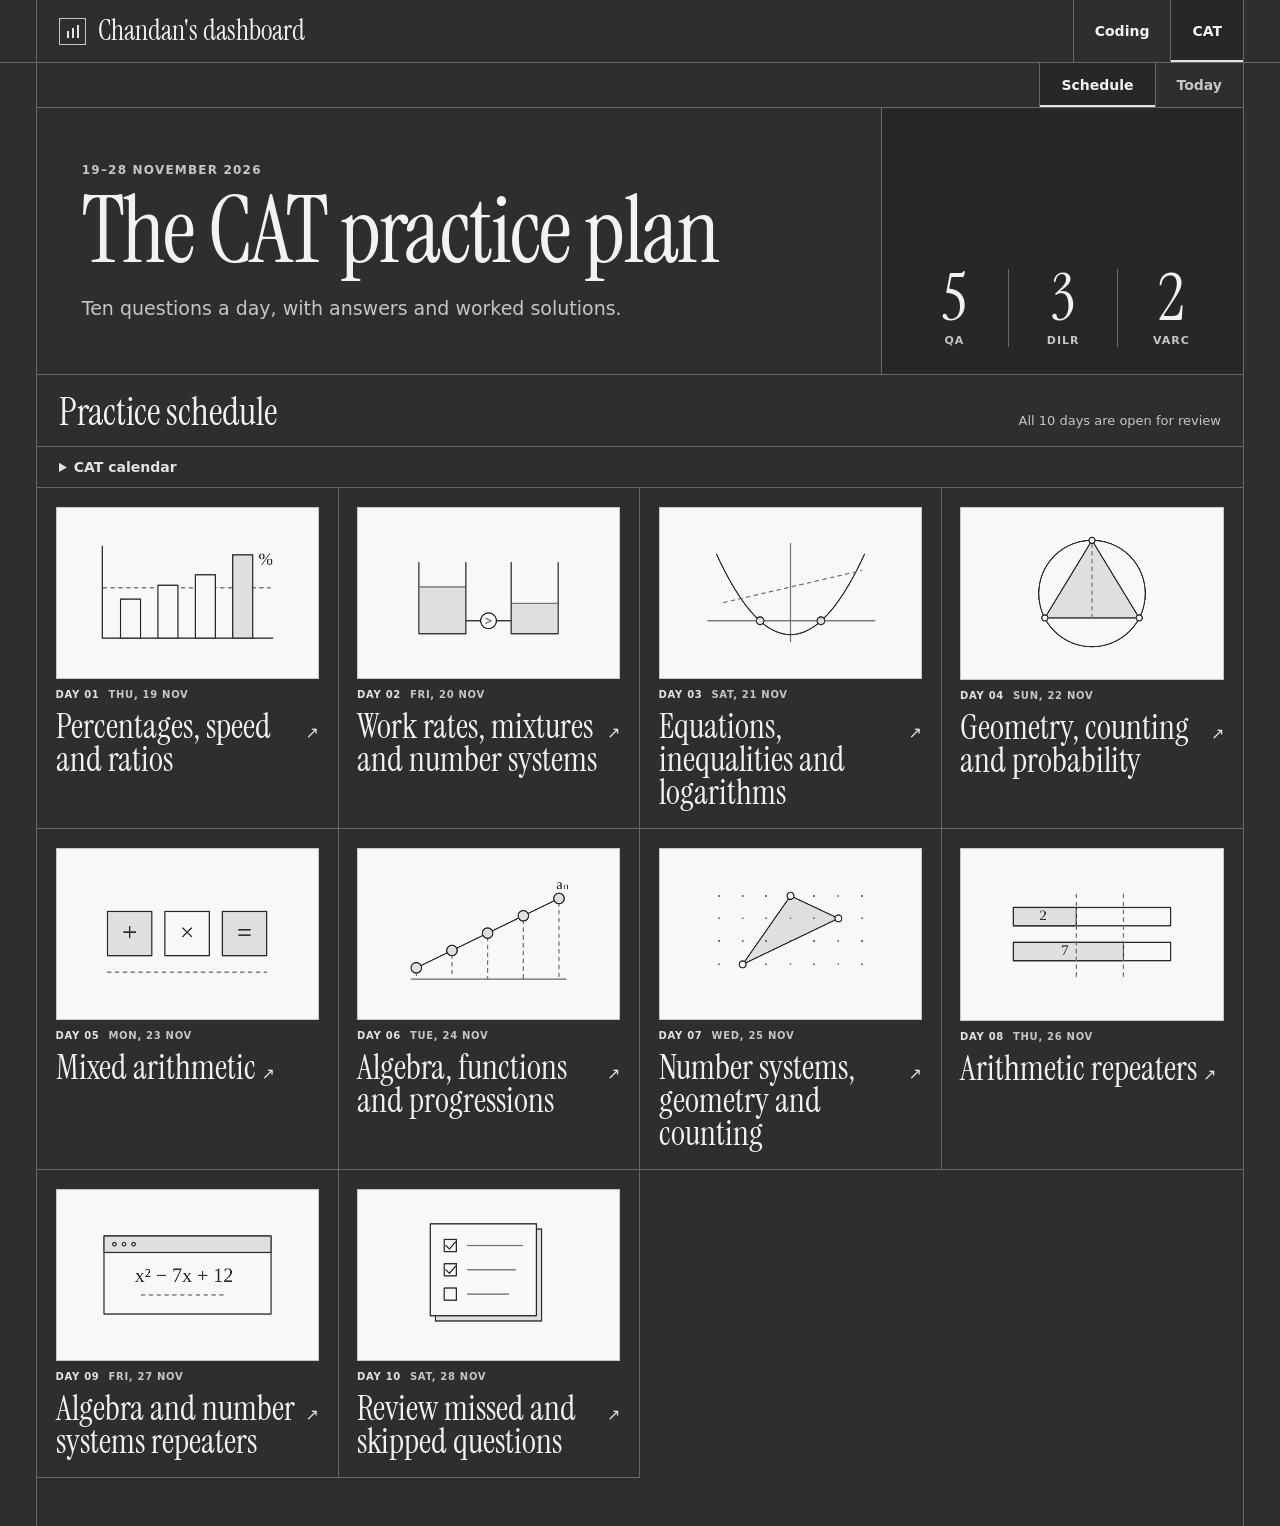
==== cat.html @ 94983181 "Publish the Coding and CAT dashboard" ====
<!doctype html>
<html lang="en">
<head>
  <meta charset="utf-8">
  <meta name="viewport" content="width=device-width, initial-scale=1">
  <meta name="theme-color" content="#2e2e2e">
  <meta name="description" content="Ten days of CAT practice with worked solutions for QA, DILR and VARC.">
  <title>CAT Prep Daily</title>
  <link rel="stylesheet" href="styles.css">
  <link rel="stylesheet" href="calendar.css">
  <script src="question-bank.js" defer></script>
  <script src="plan-art.js" defer></script>
  <script src="calendar.js" defer></script>
  <script src="app.js" defer></script>
</head>
<body>
  <a class="skip" href="#main">Skip to content</a>
  <header class="masthead">
    <div class="masthead-inner">
      <a class="brand" href="./"><span class="brand-mark" aria-hidden="true"><i></i><i></i><i></i></span>Chandan's dashboard</a>
      <nav class="primary-nav" aria-label="Main navigation">
        <a href="./">Coding</a>
        <a href="cat.html" aria-current="page">CAT</a>
      </nav>
    </div>
  </header>
  <main class="workspace" id="main">
    <nav class="cat-nav primary-nav" aria-label="CAT practice">
      <button id="schedule-tab" type="button" aria-controls="schedule-view">Schedule</button>
      <button id="today-tab" type="button" aria-controls="practice-view">Today</button>
    </nav>
    <section class="hero" aria-labelledby="page-title">
      <div class="hero-inner">
        <p id="hero-date" class="hero-date"></p>
        <h1 id="page-title" tabindex="-1">The CAT practice plan</h1>
        <p id="hero-summary" class="hero-summary"></p>
      </div>
      <dl class="hero-breakdown" aria-label="Questions per day">
        <div><dt><abbr title="Quantitative Aptitude">QA</abbr></dt><dd>5</dd></div>
        <div><dt><abbr title="Data Interpretation and Logical Reasoning">DILR</abbr></dt><dd>3</dd></div>
        <div><dt><abbr title="Verbal Ability and Reading Comprehension">VARC</abbr></dt><dd>2</dd></div>
      </dl>
    </section>
    <section id="schedule-view" aria-labelledby="schedule-title" hidden>
      <div class="section-heading schedule-heading">
        <h2 id="schedule-title">Practice schedule</h2>
        <p id="schedule-status"></p>
      </div>
      <details class="cat-month">
        <summary>CAT calendar</summary>
        <div class="cat-month-content">
          <div id="cat-calendar" class="month-calendar"></div>
          <div id="cat-calendar-day" class="cal-day"></div>
        </div>
      </details>
      <ol id="schedule-list" class="plan-overview"></ol>
    </section>
    <div id="practice-view" class="practice-layout" hidden>
      <div class="practice-column">
        <section id="questions" aria-labelledby="questions-title">
          <div class="section-heading">
            <h2 id="questions-title">Practice questions</h2>
            <a id="solutions-link" class="jump-link" href="#solutions">Go to solutions <span aria-hidden="true">↓</span></a>
          </div>
          <div id="question-list"></div>
        </section>
        <section id="solutions" class="solutions" aria-labelledby="solutions-title">
          <div class="section-heading">
            <h2 id="solutions-title">Answers &amp; solutions</h2>
            <button id="toggle-solutions" class="text-button" type="button" aria-controls="solution-list">Show all</button>
          </div>
          <div id="solution-list" class="solution-list"></div>
        </section>
      </div>
      <aside class="sidebar" aria-label="Practice navigation">
        <section class="side-card" aria-labelledby="calendar-title">
          <h2 id="calendar-title">Practice calendar</h2>
          <nav class="calendar" aria-label="Practice dates">
            <button id="prev-day" type="button" class="arrow-button" aria-label="Previous practice day">‹</button>
            <p id="selected-date" aria-live="polite"></p>
            <button id="next-day" type="button" class="arrow-button" aria-label="Next practice day">›</button>
          </nav>
        </section>
        <section class="side-card" aria-labelledby="progress-title">
          <div class="side-heading">
            <h2 id="progress-title">Your progress</h2>
            <span id="progress-text" class="progress-text" aria-live="polite">0 / 0</span>
          </div>
          <progress id="progress-bar" value="0" max="1" aria-labelledby="progress-title"></progress>
          <nav id="question-grid" class="question-grid" aria-label="Jump to a question"></nav>
        </section>
      </aside>
    </div>
  </main>
</body>
</html>
---- styles.css ----
@font-face {
  font-family: "Instrument Serif";
  src: url("fonts/InstrumentSerif-Regular.ttf") format("truetype");
  font-display: swap;
}

:root {
  color-scheme: dark;
  font-family: "Segoe UI", system-ui, sans-serif;
  background: var(--background);
  color: var(--text);
  --background: #2e2e2e;
  --surface: #272727;
  --raised: #3c3c3c;
  --text: #f2f2f2;
  --muted: #c5c5c5;
  --subdued: #a7a7a7;
  --rule: #686868;
  --paper: #f8f8f8;
  --paper-rule: #c7c7c7;
  --ink: #282828;
  --signal: #e2e2e2;
  --serif: "Instrument Serif", Georgia, serif;
  --shell: min(1360px, calc(100% - 72px));
}

*, *::before, *::after { box-sizing: border-box; }
[hidden] { display: none !important; }
html { scroll-padding-top: 14px; }
body { margin: 0; }
a { color: inherit; }
button { font: inherit; color: inherit; cursor: pointer; }
button:disabled { cursor: default; }
:focus-visible { outline: 2px solid var(--signal); outline-offset: 4px; }
#page-title:focus { outline: none; }
.skip { position: absolute; left: 16px; top: 12px; transform: translateY(-200%); background: var(--paper); color: var(--ink); padding: 10px; z-index: 2; }
.skip:focus { transform: none; }

.masthead { border-bottom: 1px solid var(--rule); }
.masthead-inner, .workspace { width: var(--shell); margin-inline: auto; border-inline: 1px solid var(--rule); }
.masthead-inner { display: flex; align-items: stretch; justify-content: space-between; min-height: 62px; }
.brand {
  display: inline-flex;
  align-items: center;
  gap: 12px;
  padding-inline: 22px;
  font: 28px/1 var(--serif);
  text-decoration: none;
  white-space: nowrap;
}
.brand-mark { display: inline-flex; justify-content: center; align-items: end; gap: 3px; width: 27px; height: 27px; padding-bottom: 6px; border: 1px solid var(--muted); }
.brand-mark i { width: 2px; height: 7px; background: var(--signal); }
.brand-mark i:nth-child(2) { height: 10px; }
.brand-mark i:nth-child(3) { height: 13px; }
.primary-nav { display: flex; }
.primary-nav :is(a, button) { display: inline-flex; align-items: center; min-height: 44px; padding-inline: 21px; border: 0; border-left: 1px solid var(--rule); background: transparent; font-size: 14px; font-weight: 600; text-decoration: none; }
.primary-nav :is(a, button)[aria-current="page"], .primary-nav :is(a, button):hover:not(:disabled) { background: var(--surface); }
.primary-nav :is(a, button)[aria-current="page"] { box-shadow: inset 0 -2px var(--signal); }
.primary-nav button:disabled { color: var(--muted); }
.primary-nav :is(a, button):focus-visible { outline-offset: -4px; }
.cat-nav { justify-content: end; border-bottom: 1px solid var(--rule); }

.workspace { min-height: calc(100vh - 63px); padding-bottom: 48px; }
.hero { display: grid; grid-template-columns: minmax(0, 1fr) minmax(250px, 30%); border-bottom: 1px solid var(--rule); }
.hero-inner { padding: clamp(28px, 4.3vw, 60px) clamp(22px, 3.5vw, 51px) clamp(30px, 4vw, 54px); }
.hero-date, .plan-meta {
  margin: 0;
  color: var(--muted);
  font-size: 12px;
  font-weight: 650;
  letter-spacing: .1em;
  text-transform: uppercase;
}
h1, h2, h3, h4 { margin: 0; font-family: var(--serif); font-weight: 400; }
.hero h1 { margin: 9px 0 0; max-width: 18ch; font-size: clamp(54px, 7.2vw, 106px); line-height: .98; letter-spacing: -.02em; text-wrap: balance; }
.hero-summary { margin: 18px 0 0; color: var(--muted); line-height: 1.5; font-size: clamp(15px, 1.65vw, 19px); }
.hero-breakdown { display: grid; grid-template-columns: repeat(3, minmax(0, 1fr)); align-content: end; margin: 0; border-left: 1px solid var(--rule); background: var(--surface); padding: 18px 18px 27px; }
.hero-breakdown div { display: flex; flex-direction: column-reverse; align-items: center; gap: 6px; }
.hero-breakdown div + div { border-left: 1px solid var(--rule); }
.hero-breakdown dt { color: var(--muted); font-size: 11px; font-weight: 700; letter-spacing: .09em; }
.hero-breakdown dd { margin: 0; font: clamp(38px, 5.1vw, 72px)/.9 var(--serif); }
.hero-breakdown abbr { text-decoration: none; cursor: help; }

.section-heading { display: flex; flex-wrap: wrap; align-items: baseline; justify-content: space-between; gap: 4px 18px; padding: 17px 22px 14px; border-bottom: 1px solid var(--rule); }
.section-heading h2 { font-size: clamp(31px, 3vw, 42px); line-height: 1.05; }
.schedule-heading p { margin: 0; color: var(--muted); font-size: 13px; line-height: 1.5; }
.plan-overview { display: grid; grid-template-columns: repeat(4, minmax(0, 1fr)); list-style: none; margin: 0; padding: 0; }
.plan-item { min-width: 0; border-right: 1px solid var(--rule); border-bottom: 1px solid var(--rule); }
.plan-item:nth-child(4n) { border-right: 0; }
.plan-card { display: flex; flex-direction: column; gap: 10px; width: 100%; height: 100%; min-height: 100%; padding: clamp(12px, 1.45vw, 20px); border: 0; background: transparent; color: inherit; text-align: left; }
button.plan-card:hover { background: var(--surface); }
.plan-card:focus-visible { outline-offset: -3px; }
.plan-art { display: block; width: 100%; height: auto; aspect-ratio: 600 / 392; background: var(--paper); border: 1px solid var(--paper-rule); }
.plan-meta { display: flex; flex-wrap: wrap; align-items: baseline; justify-content: space-between; gap: 3px 9px; font-size: 10px; letter-spacing: .07em; }
.plan-day { color: var(--signal); }
.plan-focus { display: flex; justify-content: space-between; align-items: baseline; gap: 6px; font: clamp(27px, 2.65vw, 41px)/.98 var(--serif); }
.plan-arrow { flex: none; font: 16px/1 system-ui, sans-serif; color: var(--signal); }

.practice-layout { display: grid; grid-template-columns: minmax(0, 1fr) minmax(238px, 24%); align-items: start; }
.practice-column { min-width: 0; border-right: 1px solid var(--rule); }
.jump-link, .text-button { color: var(--signal); font-size: 14px; font-weight: 650; }
.jump-link { text-decoration: none; padding: 5px 0; }
.jump-link:hover, .text-button:hover { text-decoration: underline; text-underline-offset: 4px; }
.jump-link span { margin-left: 4px; }
.text-button { border: 0; background: transparent; padding: 5px 0; }
.group-heading { display: flex; flex-wrap: wrap; align-items: baseline; justify-content: space-between; gap: 6px 14px; padding: 13px 22px; background: var(--surface); border-bottom: 1px solid var(--rule); }
.group-heading h3 { font-size: 25px; line-height: 1.05; }
.group-heading span { color: var(--muted); font-size: 12px; font-weight: 650; }
.question-card { padding: clamp(18px, 2.6vw, 34px) clamp(20px, 3.5vw, 48px); border-bottom: 1px solid var(--rule); }
.question-card:target { outline: 2px solid var(--signal); outline-offset: -2px; }
.question-meta { display: flex; align-items: center; flex-wrap: wrap; gap: 7px 10px; margin-bottom: 12px; }
.number, .tag { font-size: 11px; font-weight: 750; letter-spacing: .09em; }
.number { color: var(--signal); }
.tag { border: 1px solid var(--rule); color: var(--muted); padding: 3px 6px; }
.question-topic, .question-origin { color: var(--muted); font-size: 13px; }
.question-origin { margin-left: auto; }
.question-card fieldset { min-width: 0; margin: 0; padding: 0; border: 0; }
.question-card legend { max-width: 100%; padding: 0; white-space: pre-wrap; overflow-wrap: anywhere; font-size: clamp(16px, 1.55vw, 19px); line-height: 1.5; font-weight: 600; }
.choices { margin-top: 16px; border: 1px solid var(--rule); border-radius: 3px; }
.choice { display: grid; grid-template-columns: 16px 19px minmax(0, 1fr); align-items: baseline; gap: 9px; min-height: 43px; padding: 10px 12px; cursor: pointer; }
.choice + .choice { border-top: 1px solid var(--rule); }
.choice:hover { background: var(--surface); }
.choice:has(input:checked) { background: var(--signal); color: var(--ink); }
.choice input { width: 15px; height: 15px; margin: 0; accent-color: var(--signal); align-self: center; }
.choice input:checked { accent-color: var(--ink); }
.choice:has(input:focus-visible) { outline: 2px solid var(--signal); outline-offset: 1px; position: relative; }
.choice-letter { font-size: 12px; font-weight: 700; }
.choice-copy { white-space: pre-wrap; overflow-wrap: anywhere; line-height: 1.5; }
.question-card input[type="text"] { display: block; width: min(100%, 300px); min-height: 43px; margin-top: 16px; padding: 9px 12px; border: 1px solid var(--rule); border-radius: 3px; background: var(--surface); color: var(--text); font: inherit; }
.question-card input[type="text"]::placeholder { color: var(--muted); }
.context-card { margin: clamp(16px, 2.6vw, 33px) clamp(20px, 3.5vw, 48px) 0; padding: clamp(16px, 2.6vw, 30px); border: 1px solid var(--paper-rule); background: var(--paper); color: var(--ink); }
.context-card h4 { margin-bottom: 6px; font-size: 29px; line-height: 1; }
.context-card p, .worked-solution { margin: 0; white-space: pre-wrap; line-height: 1.6; }
.table-wrap { margin-top: 14px; overflow-x: auto; }
.context-table { width: 100%; border-collapse: collapse; text-align: left; font-size: 14px; }
.context-table th, .context-table td { padding: 9px 10px; border: 1px solid var(--paper-rule); }
.context-table thead { background: var(--signal); }

.sidebar { position: sticky; top: 0; }
.side-card { padding: 16px; border-bottom: 1px solid var(--rule); }
.side-heading, .calendar { display: flex; align-items: center; justify-content: space-between; gap: 8px; }
.side-card h2 { font-size: 26px; line-height: 1.12; }
.calendar { margin-top: 13px; text-align: center; }
.calendar p, .progress-text { margin: 0; color: var(--muted); font-size: 13px; font-weight: 650; }
.arrow-button { flex: 0 0 42px; min-height: 42px; line-height: 1; border: 1px solid var(--rule); background: transparent; font-size: 25px; }
.arrow-button:disabled { color: var(--subdued); }
.arrow-button:hover:not(:disabled) { color: var(--ink); background: var(--signal); }
progress { display: block; width: 100%; height: 5px; margin: 13px 0 14px; overflow: hidden; border: 0; background: var(--surface); color: var(--signal); }
progress::-webkit-progress-bar { background: var(--surface); }
progress::-webkit-progress-value { background: var(--signal); }
progress::-moz-progress-bar { background: var(--signal); }
.question-grid { display: grid; grid-template-columns: repeat(5, minmax(0, 1fr)); border-top: 1px solid var(--rule); border-left: 1px solid var(--rule); }
.question-grid a { display: grid; place-items: center; min-height: 40px; border-right: 1px solid var(--rule); border-bottom: 1px solid var(--rule); color: var(--text); text-decoration: none; font-size: 13px; }
.question-grid a:hover { background: var(--surface); }
.question-grid a.answered { background: var(--signal); color: var(--ink); font-weight: 700; }
.question-grid a:focus-visible { outline-offset: -3px; }
.question-grid a.answered:focus-visible { outline-color: var(--ink); }

.solutions .section-heading { background: var(--surface); }
.solution-list details { border-bottom: 1px solid var(--rule); }
.solution-list summary { display: grid; grid-template-columns: 40px minmax(0, 1fr) auto; align-items: center; gap: 10px; min-height: 51px; padding: 9px 22px; cursor: pointer; list-style: none; }
.solution-list summary:focus-visible { outline-offset: -3px; }
.solution-list summary:hover { background: var(--surface); }
.solution-list summary::-webkit-details-marker { display: none; }
.solution-list summary::after { content: "+"; color: var(--signal); font-size: 21px; }
.solution-list details[open] summary::after { content: "−"; }
.solution-number { color: var(--muted); font-size: 11px; font-weight: 750; letter-spacing: .09em; }
.solution-topic { font: 25px/1.08 var(--serif); }
.solution-body { margin: 0 clamp(14px, 2.7vw, 38px) 14px; padding: 16px 20px; background: var(--paper); color: var(--ink); }
.answer { display: block; margin-bottom: 6px; }
.response-feedback { margin: 0 0 8px; color: #585858; font-size: 14px; }

@media (max-width: 1000px) {
  :root { --shell: calc(100% - 40px); }
  .plan-overview { grid-template-columns: repeat(3, minmax(0, 1fr)); }
  .plan-item:nth-child(4n) { border-right: 1px solid var(--rule); }
  .plan-item:nth-child(3n) { border-right: 0; }
}
@media (max-width: 760px) {
  .hero { grid-template-columns: minmax(0, 1fr) 170px; }
  .hero-breakdown { padding: 12px 6px 19px; }
  .hero-breakdown dt { font-size: 10px; }
  .practice-layout { grid-template-columns: minmax(0, 1fr); }
  .practice-column { border-right: 0; }
  .sidebar { position: static; grid-row: 1; display: grid; grid-template-columns: repeat(2, minmax(0, 1fr)); }
  .side-card + .side-card { border-left: 1px solid var(--rule); }
}
@media (max-width: 560px) {
  :root { --shell: calc(100% - 24px); }
  .masthead-inner { min-height: 52px; }
  .brand { gap: 7px; padding-inline: 9px; font-size: clamp(19px, 5.5vw, 23px); }
  .brand-mark { width: 23px; height: 23px; padding-bottom: 4px; }
  .primary-nav :is(a, button) { padding-inline: 10px; font-size: 12px; }
  .hero { grid-template-columns: minmax(0, 1fr); }
  .hero-inner { padding: 24px 16px; }
  .hero h1 { font-size: clamp(46px, 12vw, 68px); }
  .hero-summary { margin-top: 12px; }
  .hero-breakdown { border-top: 1px solid var(--rule); border-left: 0; padding: 10px 4px; }
  .hero-breakdown div { flex-direction: row-reverse; justify-content: center; align-items: baseline; }
  .hero-breakdown dd { font-size: 30px; }
  .plan-overview { grid-template-columns: repeat(2, minmax(0, 1fr)); }
  .plan-item:nth-child(3n) { border-right: 1px solid var(--rule); }
  .plan-item:nth-child(2n) { border-right: 0; }
  .plan-card { padding: 9px; gap: 7px; }
  .plan-meta { font-size: 9px; }
  .plan-focus { font-size: clamp(22px, 6vw, 29px); }
  .section-heading, .group-heading { padding-inline: 14px; }
  .solution-list summary { padding-inline: 14px; }
  .side-card { padding: 11px 8px; }
  .side-card h2 { font-size: 22px; }
  .calendar { gap: 4px; }
  .calendar p, .progress-text { font-size: 11px; }
  .arrow-button { flex-basis: 30px; min-height: 38px; }
}
---- calendar.css ----
.month-calendar {
  min-width: 0;
  border: 1px solid var(--rule);
  background: var(--surface);
  color: var(--text);
}
.cal-head {
  display: grid;
  grid-template-columns: 44px minmax(0, 1fr) 44px;
  align-items: stretch;
  border-bottom: 1px solid var(--rule);
  text-align: center;
}
.cal-head > span { padding: 8px 4px; font: clamp(23px, 2.45vw, 32px)/1 var(--serif); }
.cal-nav {
  display: grid;
  place-items: center;
  min-height: 43px;
  padding: 0;
  background: transparent;
  border: 0;
  color: var(--text);
  font-size: 22px;
  line-height: 1;
}
.cal-nav:first-child { border-right: 1px solid var(--rule); }
.cal-nav:last-child { border-left: 1px solid var(--rule); }
.cal-nav:hover, .cal-cell.has:hover { background: var(--raised); }
.cal-grid { display: grid; grid-template-columns: repeat(7, minmax(0, 1fr)); text-align: center; }
.cal-grid > * { border-right: 1px solid var(--rule); border-bottom: 1px solid var(--rule); }
.cal-grid > :nth-child(7n) { border-right: 0; }
.cal-grid .dow { padding: 7px 0; color: var(--muted); font-size: 10px; font-weight: 650; letter-spacing: .055em; text-transform: uppercase; }
.cal-cell {
  display: flex;
  flex-direction: column;
  justify-content: center;
  align-items: center;
  gap: 4px;
  min-height: 36px;
  aspect-ratio: 1.26;
  background: transparent;
  border-top: 0;
  border-left: 0;
  padding: 0;
  color: var(--text);
  font-size: 14px;
  line-height: 1;
  font-variant-numeric: tabular-nums;
}
.cal-cell.out:not(.has) { color: var(--subdued); }
.cal-cell.today > :first-child { text-decoration: underline; text-underline-offset: 3px; font-weight: 750; }
.cal-cell.sel, .cal-cell.sel:hover { background: var(--signal); color: var(--ink); font-weight: 700; }
.cal-cell:focus-visible, .cal-nav:focus-visible { outline-offset: -3px; }
.cal-cell.sel:focus-visible { outline-color: var(--ink); }
.marks { display: flex; align-items: center; gap: 3px; height: 6px; }
.cal-mark { display: inline-block; width: 6px; height: 6px; flex: none; background: currentColor; }
.cal-mark.leetcode, .cal-mark.codechef { border-radius: 50%; }
.cal-mark.codechef { background: transparent; border: 1px solid currentColor; }
.cal-mark.cat { width: 8px; height: 2px; }
.cal-legend { display: flex; flex-wrap: wrap; gap: 6px 13px; padding: 9px 11px; color: var(--muted); font-size: 11px; line-height: 1.35; }
.cal-legend span { display: inline-flex; align-items: center; gap: 5px; }
.cal-day { color: var(--muted); line-height: 1.45; }
.cal-day h4 { margin-bottom: 7px; font-size: 24px; }
.cal-day p { margin: 0 0 6px; }
.cal-day ul { display: grid; gap: 8px; margin: 0; padding: 0; list-style: none; }
.cal-day li { display: flex; flex-wrap: wrap; align-items: baseline; gap: 6px 8px; }
.cal-day time, .calendar-note { color: var(--muted); font-size: 13px; }
.cat-month { border-bottom: 1px solid var(--rule); }
.cat-month summary { padding: 12px 22px; cursor: pointer; color: var(--signal); font-weight: 650; font-size: 14px; }
.cat-month-content { display: grid; grid-template-columns: minmax(0, 345px) minmax(0, 1fr); align-items: start; gap: 18px; padding: 4px 22px 18px; }
@media (max-width: 560px) {
  .cat-month summary { padding-inline: 14px; }
  .cat-month-content { grid-template-columns: minmax(0, 1fr); padding-inline: 14px; gap: 12px; }
}
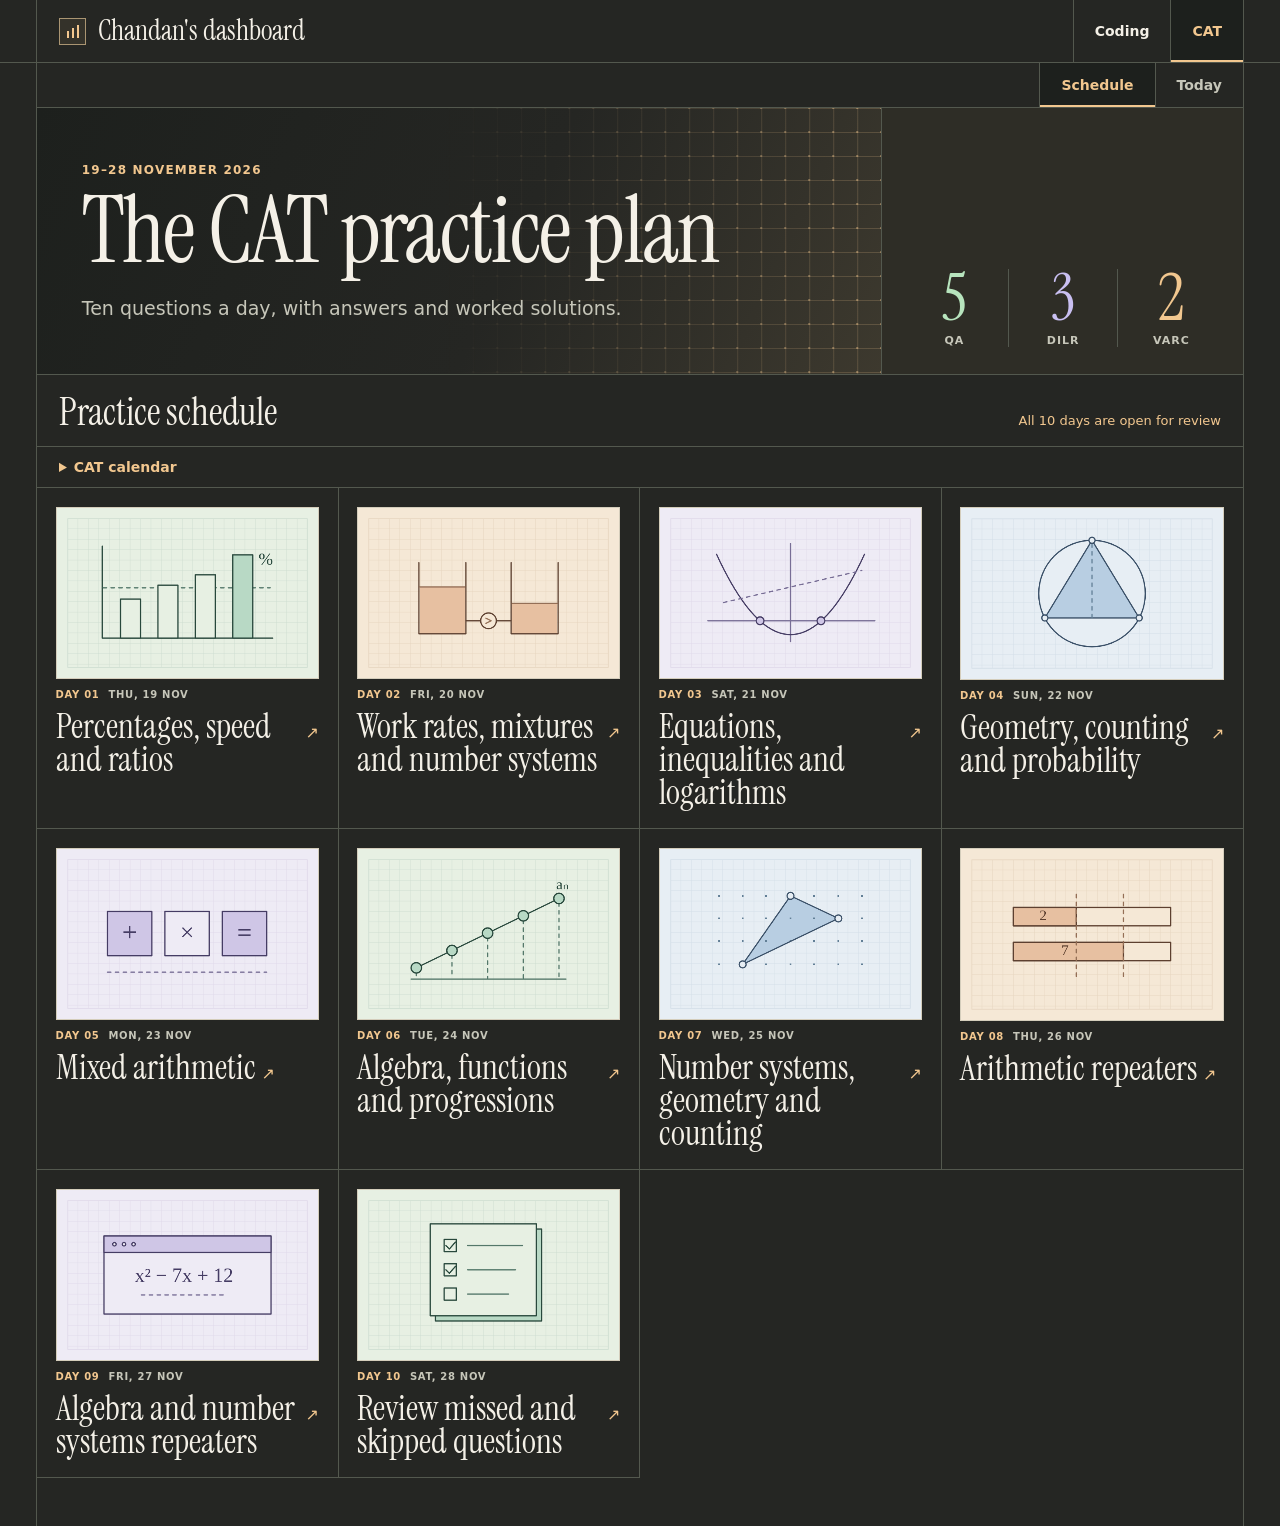
==== commit 33d578ce: "Publish the color dashboard refresh" ====
--- a/cat.html
+++ b/cat.html
@@ -3,17 +3,17 @@
 <head>
   <meta charset="utf-8">
   <meta name="viewport" content="width=device-width, initial-scale=1">
-  <meta name="theme-color" content="#2e2e2e">
+  <meta name="theme-color" content="#252623">
   <meta name="description" content="Ten days of CAT practice with worked solutions for QA, DILR and VARC.">
   <title>CAT Prep Daily</title>
-  <link rel="stylesheet" href="styles.css">
-  <link rel="stylesheet" href="calendar.css">
-  <script src="question-bank.js" defer></script>
-  <script src="plan-art.js" defer></script>
-  <script src="calendar.js" defer></script>
-  <script src="app.js" defer></script>
+  <link rel="stylesheet" href="styles.css?v=2cd188abfd91">
+  <link rel="stylesheet" href="calendar.css?v=2cd188abfd91">
+  <script src="question-bank.js?v=2cd188abfd91" defer></script>
+  <script src="plan-art.js?v=2cd188abfd91" defer></script>
+  <script src="calendar.js?v=2cd188abfd91" defer></script>
+  <script src="app.js?v=2cd188abfd91" defer></script>
 </head>
-<body>
+<body class="cat-page">
   <a class="skip" href="#main">Skip to content</a>
   <header class="masthead">
     <div class="masthead-inner">
@@ -36,9 +36,9 @@
         <p id="hero-summary" class="hero-summary"></p>
       </div>
       <dl class="hero-breakdown" aria-label="Questions per day">
-        <div><dt><abbr title="Quantitative Aptitude">QA</abbr></dt><dd>5</dd></div>
-        <div><dt><abbr title="Data Interpretation and Logical Reasoning">DILR</abbr></dt><dd>3</dd></div>
-        <div><dt><abbr title="Verbal Ability and Reading Comprehension">VARC</abbr></dt><dd>2</dd></div>
+        <div data-section="QA"><dt><abbr title="Quantitative Aptitude">QA</abbr></dt><dd>5</dd></div>
+        <div data-section="DILR"><dt><abbr title="Data Interpretation and Logical Reasoning">DILR</abbr></dt><dd>3</dd></div>
+        <div data-section="VARC"><dt><abbr title="Verbal Ability and Reading Comprehension">VARC</abbr></dt><dd>2</dd></div>
       </dl>
     </section>
     <section id="schedule-view" aria-labelledby="schedule-title" hidden>
--- a/styles.css
+++ b/styles.css
@@ -9,21 +9,32 @@
   font-family: "Segoe UI", system-ui, sans-serif;
   background: var(--background);
   color: var(--text);
-  --background: #2e2e2e;
-  --surface: #272727;
-  --raised: #3c3c3c;
-  --text: #f2f2f2;
-  --muted: #c5c5c5;
-  --subdued: #a7a7a7;
-  --rule: #686868;
-  --paper: #f8f8f8;
-  --paper-rule: #c7c7c7;
-  --ink: #282828;
-  --signal: #e2e2e2;
+  --background: #252623;
+  --surface: #1d201d;
+  --raised: #333a32;
+  --text: #f4f0e7;
+  --muted: #c6c6b9;
+  --subdued: #a6aa9f;
+  --rule: #53584e;
+  --paper: #f6f0e1;
+  --paper-rule: #d4cdbb;
+  --ink: #282820;
+  --signal: #e7e5d8;
+  --accent: #b7e4bd;
+  --leetcode: #f1c582;
+  --codechef: #edb4ab;
+  --codeforces: #a9c8ee;
   --serif: "Instrument Serif", Georgia, serif;
   --shell: min(1360px, calc(100% - 72px));
 }
 
+.cat-page { --accent: #f2c78f; }
+[data-section="QA"] { --section-color: #b7e4bd; }
+[data-section="DILR"] { --section-color: #c9bff1; }
+[data-section="VARC"] { --section-color: #f2c78f; }
+:is(.leetcode, [data-platform="leetcode"]) { --platform-color: var(--leetcode); }
+:is(.codechef, [data-platform="codechef"]) { --platform-color: var(--codechef); }
+:is(.codeforces, [data-platform="codeforces"]) { --platform-color: var(--codeforces); }
 *, *::before, *::after { box-sizing: border-box; }
 [hidden] { display: none !important; }
 html { scroll-padding-top: 14px; }
@@ -31,7 +42,7 @@
 a { color: inherit; }
 button { font: inherit; color: inherit; cursor: pointer; }
 button:disabled { cursor: default; }
-:focus-visible { outline: 2px solid var(--signal); outline-offset: 4px; }
+:focus-visible { outline: 2px solid var(--accent); outline-offset: 4px; }
 #page-title:focus { outline: none; }
 .skip { position: absolute; left: 16px; top: 12px; transform: translateY(-200%); background: var(--paper); color: var(--ink); padding: 10px; z-index: 2; }
 .skip:focus { transform: none; }
@@ -48,21 +59,41 @@
   text-decoration: none;
   white-space: nowrap;
 }
-.brand-mark { display: inline-flex; justify-content: center; align-items: end; gap: 3px; width: 27px; height: 27px; padding-bottom: 6px; border: 1px solid var(--muted); }
-.brand-mark i { width: 2px; height: 7px; background: var(--signal); }
+.brand-mark { display: inline-flex; justify-content: center; align-items: end; gap: 3px; width: 27px; height: 27px; padding-bottom: 6px; border: 1px solid color-mix(in srgb, var(--accent) 55%, var(--rule)); background: color-mix(in srgb, var(--accent) 11%, var(--surface)); }
+.brand-mark i { width: 2px; height: 7px; background: var(--accent); }
 .brand-mark i:nth-child(2) { height: 10px; }
 .brand-mark i:nth-child(3) { height: 13px; }
 .primary-nav { display: flex; }
 .primary-nav :is(a, button) { display: inline-flex; align-items: center; min-height: 44px; padding-inline: 21px; border: 0; border-left: 1px solid var(--rule); background: transparent; font-size: 14px; font-weight: 600; text-decoration: none; }
 .primary-nav :is(a, button)[aria-current="page"], .primary-nav :is(a, button):hover:not(:disabled) { background: var(--surface); }
-.primary-nav :is(a, button)[aria-current="page"] { box-shadow: inset 0 -2px var(--signal); }
+.primary-nav :is(a, button)[aria-current="page"] { color: var(--accent); box-shadow: inset 0 -2px var(--accent); }
 .primary-nav button:disabled { color: var(--muted); }
 .primary-nav :is(a, button):focus-visible { outline-offset: -4px; }
 .cat-nav { justify-content: end; border-bottom: 1px solid var(--rule); }
 
 .workspace { min-height: calc(100vh - 63px); padding-bottom: 48px; }
 .hero { display: grid; grid-template-columns: minmax(0, 1fr) minmax(250px, 30%); border-bottom: 1px solid var(--rule); }
-.hero-inner { padding: clamp(28px, 4.3vw, 60px) clamp(22px, 3.5vw, 51px) clamp(30px, 4vw, 54px); }
+.hero-inner {
+  position: relative;
+  isolation: isolate;
+  overflow: hidden;
+  padding: clamp(28px, 4.3vw, 60px) clamp(22px, 3.5vw, 51px) clamp(30px, 4vw, 54px);
+  background: linear-gradient(115deg, var(--surface), var(--background) 56%, color-mix(in srgb, var(--accent) 15%, var(--surface)));
+}
+.hero-inner::after {
+  position: absolute;
+  z-index: -1;
+  inset: 0;
+  content: "";
+  background-image:
+    radial-gradient(circle, color-mix(in srgb, var(--accent) 46%, transparent) 1px, transparent 1.5px),
+    linear-gradient(90deg, color-mix(in srgb, var(--accent) 20%, transparent) 1px, transparent 1px),
+    linear-gradient(color-mix(in srgb, var(--accent) 20%, transparent) 1px, transparent 1px);
+  background-size: 24px 24px;
+  background-position: right 12px top 12px, right top, right top;
+  mask-image: linear-gradient(90deg, transparent 48%, #000 100%);
+  pointer-events: none;
+}
 .hero-date, .plan-meta {
   margin: 0;
   color: var(--muted);
@@ -73,9 +104,10 @@
 }
 h1, h2, h3, h4 { margin: 0; font-family: var(--serif); font-weight: 400; }
 .hero h1 { margin: 9px 0 0; max-width: 18ch; font-size: clamp(54px, 7.2vw, 106px); line-height: .98; letter-spacing: -.02em; text-wrap: balance; }
+.hero-date { color: var(--accent); }
 .hero-summary { margin: 18px 0 0; color: var(--muted); line-height: 1.5; font-size: clamp(15px, 1.65vw, 19px); }
-.hero-breakdown { display: grid; grid-template-columns: repeat(3, minmax(0, 1fr)); align-content: end; margin: 0; border-left: 1px solid var(--rule); background: var(--surface); padding: 18px 18px 27px; }
-.hero-breakdown div { display: flex; flex-direction: column-reverse; align-items: center; gap: 6px; }
+.hero-breakdown { display: grid; grid-template-columns: repeat(3, minmax(0, 1fr)); align-content: end; margin: 0; border-left: 1px solid var(--rule); background: color-mix(in srgb, var(--accent) 8%, var(--surface)); padding: 18px 18px 27px; }
+.hero-breakdown div { display: flex; flex-direction: column-reverse; align-items: center; gap: 6px; color: var(--section-color); }
 .hero-breakdown div + div { border-left: 1px solid var(--rule); }
 .hero-breakdown dt { color: var(--muted); font-size: 11px; font-weight: 700; letter-spacing: .09em; }
 .hero-breakdown dd { margin: 0; font: clamp(38px, 5.1vw, 72px)/.9 var(--serif); }
@@ -83,35 +115,36 @@
 
 .section-heading { display: flex; flex-wrap: wrap; align-items: baseline; justify-content: space-between; gap: 4px 18px; padding: 17px 22px 14px; border-bottom: 1px solid var(--rule); }
 .section-heading h2 { font-size: clamp(31px, 3vw, 42px); line-height: 1.05; }
-.schedule-heading p { margin: 0; color: var(--muted); font-size: 13px; line-height: 1.5; }
+.schedule-heading p { margin: 0; color: var(--accent); font-size: 13px; line-height: 1.5; }
 .plan-overview { display: grid; grid-template-columns: repeat(4, minmax(0, 1fr)); list-style: none; margin: 0; padding: 0; }
 .plan-item { min-width: 0; border-right: 1px solid var(--rule); border-bottom: 1px solid var(--rule); }
 .plan-item:nth-child(4n) { border-right: 0; }
 .plan-card { display: flex; flex-direction: column; gap: 10px; width: 100%; height: 100%; min-height: 100%; padding: clamp(12px, 1.45vw, 20px); border: 0; background: transparent; color: inherit; text-align: left; }
-button.plan-card:hover { background: var(--surface); }
+button.plan-card:hover { background: color-mix(in srgb, var(--accent) 9%, var(--surface)); }
+button.plan-card:hover .plan-focus { color: var(--accent); }
 .plan-card:focus-visible { outline-offset: -3px; }
 .plan-art { display: block; width: 100%; height: auto; aspect-ratio: 600 / 392; background: var(--paper); border: 1px solid var(--paper-rule); }
 .plan-meta { display: flex; flex-wrap: wrap; align-items: baseline; justify-content: space-between; gap: 3px 9px; font-size: 10px; letter-spacing: .07em; }
-.plan-day { color: var(--signal); }
+.plan-day { color: var(--accent); }
 .plan-focus { display: flex; justify-content: space-between; align-items: baseline; gap: 6px; font: clamp(27px, 2.65vw, 41px)/.98 var(--serif); }
-.plan-arrow { flex: none; font: 16px/1 system-ui, sans-serif; color: var(--signal); }
+.plan-arrow { flex: none; font: 16px/1 system-ui, sans-serif; color: var(--accent); }
 
 .practice-layout { display: grid; grid-template-columns: minmax(0, 1fr) minmax(238px, 24%); align-items: start; }
 .practice-column { min-width: 0; border-right: 1px solid var(--rule); }
-.jump-link, .text-button { color: var(--signal); font-size: 14px; font-weight: 650; }
+.jump-link, .text-button { color: var(--accent); font-size: 14px; font-weight: 650; }
 .jump-link { text-decoration: none; padding: 5px 0; }
 .jump-link:hover, .text-button:hover { text-decoration: underline; text-underline-offset: 4px; }
 .jump-link span { margin-left: 4px; }
 .text-button { border: 0; background: transparent; padding: 5px 0; }
 .group-heading { display: flex; flex-wrap: wrap; align-items: baseline; justify-content: space-between; gap: 6px 14px; padding: 13px 22px; background: var(--surface); border-bottom: 1px solid var(--rule); }
-.group-heading h3 { font-size: 25px; line-height: 1.05; }
+.group-heading h3 { color: var(--section-color); font-size: 25px; line-height: 1.05; }
 .group-heading span { color: var(--muted); font-size: 12px; font-weight: 650; }
 .question-card { padding: clamp(18px, 2.6vw, 34px) clamp(20px, 3.5vw, 48px); border-bottom: 1px solid var(--rule); }
 .question-card:target { outline: 2px solid var(--signal); outline-offset: -2px; }
 .question-meta { display: flex; align-items: center; flex-wrap: wrap; gap: 7px 10px; margin-bottom: 12px; }
 .number, .tag { font-size: 11px; font-weight: 750; letter-spacing: .09em; }
 .number { color: var(--signal); }
-.tag { border: 1px solid var(--rule); color: var(--muted); padding: 3px 6px; }
+.tag { border: 1px solid color-mix(in srgb, var(--section-color) 45%, var(--rule)); color: var(--section-color); background: color-mix(in srgb, var(--section-color) 9%, var(--surface)); padding: 3px 6px; }
 .question-topic, .question-origin { color: var(--muted); font-size: 13px; }
 .question-origin { margin-left: auto; }
 .question-card fieldset { min-width: 0; margin: 0; padding: 0; border: 0; }
@@ -120,7 +153,7 @@
 .choice { display: grid; grid-template-columns: 16px 19px minmax(0, 1fr); align-items: baseline; gap: 9px; min-height: 43px; padding: 10px 12px; cursor: pointer; }
 .choice + .choice { border-top: 1px solid var(--rule); }
 .choice:hover { background: var(--surface); }
-.choice:has(input:checked) { background: var(--signal); color: var(--ink); }
+.choice:has(input:checked) { background: var(--accent); color: var(--ink); }
 .choice input { width: 15px; height: 15px; margin: 0; accent-color: var(--signal); align-self: center; }
 .choice input:checked { accent-color: var(--ink); }
 .choice:has(input:focus-visible) { outline: 2px solid var(--signal); outline-offset: 1px; position: relative; }
@@ -145,14 +178,14 @@
 .arrow-button { flex: 0 0 42px; min-height: 42px; line-height: 1; border: 1px solid var(--rule); background: transparent; font-size: 25px; }
 .arrow-button:disabled { color: var(--subdued); }
 .arrow-button:hover:not(:disabled) { color: var(--ink); background: var(--signal); }
-progress { display: block; width: 100%; height: 5px; margin: 13px 0 14px; overflow: hidden; border: 0; background: var(--surface); color: var(--signal); }
+progress { display: block; width: 100%; height: 5px; margin: 13px 0 14px; overflow: hidden; border: 0; background: var(--surface); color: var(--accent); }
 progress::-webkit-progress-bar { background: var(--surface); }
-progress::-webkit-progress-value { background: var(--signal); }
-progress::-moz-progress-bar { background: var(--signal); }
+progress::-webkit-progress-value { background: var(--accent); }
+progress::-moz-progress-bar { background: var(--accent); }
 .question-grid { display: grid; grid-template-columns: repeat(5, minmax(0, 1fr)); border-top: 1px solid var(--rule); border-left: 1px solid var(--rule); }
 .question-grid a { display: grid; place-items: center; min-height: 40px; border-right: 1px solid var(--rule); border-bottom: 1px solid var(--rule); color: var(--text); text-decoration: none; font-size: 13px; }
 .question-grid a:hover { background: var(--surface); }
-.question-grid a.answered { background: var(--signal); color: var(--ink); font-weight: 700; }
+.question-grid a.answered { background: var(--accent); color: var(--ink); font-weight: 700; }
 .question-grid a:focus-visible { outline-offset: -3px; }
 .question-grid a.answered:focus-visible { outline-color: var(--ink); }
 
@@ -162,7 +195,7 @@
 .solution-list summary:focus-visible { outline-offset: -3px; }
 .solution-list summary:hover { background: var(--surface); }
 .solution-list summary::-webkit-details-marker { display: none; }
-.solution-list summary::after { content: "+"; color: var(--signal); font-size: 21px; }
+.solution-list summary::after { content: "+"; color: var(--accent); font-size: 21px; }
 .solution-list details[open] summary::after { content: "−"; }
 .solution-number { color: var(--muted); font-size: 11px; font-weight: 750; letter-spacing: .09em; }
 .solution-topic { font: 25px/1.08 var(--serif); }
--- a/calendar.css
+++ b/calendar.css
@@ -11,7 +11,7 @@
   border-bottom: 1px solid var(--rule);
   text-align: center;
 }
-.cal-head > span { padding: 8px 4px; font: clamp(23px, 2.45vw, 32px)/1 var(--serif); }
+.cal-head > span { padding: 8px 4px; color: var(--accent); font: clamp(23px, 2.45vw, 32px)/1 var(--serif); }
 .cal-nav {
   display: grid;
   place-items: center;
@@ -29,7 +29,7 @@
 .cal-grid { display: grid; grid-template-columns: repeat(7, minmax(0, 1fr)); text-align: center; }
 .cal-grid > * { border-right: 1px solid var(--rule); border-bottom: 1px solid var(--rule); }
 .cal-grid > :nth-child(7n) { border-right: 0; }
-.cal-grid .dow { padding: 7px 0; color: var(--muted); font-size: 10px; font-weight: 650; letter-spacing: .055em; text-transform: uppercase; }
+.cal-grid .dow { padding: 7px 0; color: var(--muted); background: color-mix(in srgb, var(--accent) 6%, var(--surface)); font-size: 10px; font-weight: 650; letter-spacing: .055em; text-transform: uppercase; }
 .cal-cell {
   display: flex;
   flex-direction: column;
@@ -48,25 +48,24 @@
   font-variant-numeric: tabular-nums;
 }
 .cal-cell.out:not(.has) { color: var(--subdued); }
-.cal-cell.today > :first-child { text-decoration: underline; text-underline-offset: 3px; font-weight: 750; }
-.cal-cell.sel, .cal-cell.sel:hover { background: var(--signal); color: var(--ink); font-weight: 700; }
+.cal-cell.today > :first-child { text-decoration: underline; text-decoration-color: var(--accent); text-underline-offset: 3px; font-weight: 750; }
+.cal-cell.sel, .cal-cell.sel:hover { background: color-mix(in srgb, var(--accent) 24%, var(--surface)); color: var(--text); box-shadow: inset 0 0 0 1px var(--accent); font-weight: 700; }
 .cal-cell:focus-visible, .cal-nav:focus-visible { outline-offset: -3px; }
-.cal-cell.sel:focus-visible { outline-color: var(--ink); }
 .marks { display: flex; align-items: center; gap: 3px; height: 6px; }
-.cal-mark { display: inline-block; width: 6px; height: 6px; flex: none; background: currentColor; }
+.cal-mark { display: inline-block; width: 6px; height: 6px; flex: none; color: var(--platform-color, var(--accent)); background: currentColor; }
 .cal-mark.leetcode, .cal-mark.codechef { border-radius: 50%; }
 .cal-mark.codechef { background: transparent; border: 1px solid currentColor; }
 .cal-mark.cat { width: 8px; height: 2px; }
 .cal-legend { display: flex; flex-wrap: wrap; gap: 6px 13px; padding: 9px 11px; color: var(--muted); font-size: 11px; line-height: 1.35; }
 .cal-legend span { display: inline-flex; align-items: center; gap: 5px; }
 .cal-day { color: var(--muted); line-height: 1.45; }
-.cal-day h4 { margin-bottom: 7px; font-size: 24px; }
+.cal-day h4 { margin-bottom: 7px; color: var(--accent); font-size: 24px; }
 .cal-day p { margin: 0 0 6px; }
 .cal-day ul { display: grid; gap: 8px; margin: 0; padding: 0; list-style: none; }
 .cal-day li { display: flex; flex-wrap: wrap; align-items: baseline; gap: 6px 8px; }
 .cal-day time, .calendar-note { color: var(--muted); font-size: 13px; }
 .cat-month { border-bottom: 1px solid var(--rule); }
-.cat-month summary { padding: 12px 22px; cursor: pointer; color: var(--signal); font-weight: 650; font-size: 14px; }
+.cat-month summary { padding: 12px 22px; cursor: pointer; color: var(--accent); font-weight: 650; font-size: 14px; }
 .cat-month-content { display: grid; grid-template-columns: minmax(0, 345px) minmax(0, 1fr); align-items: start; gap: 18px; padding: 4px 22px 18px; }
 @media (max-width: 560px) {
   .cat-month summary { padding-inline: 14px; }
